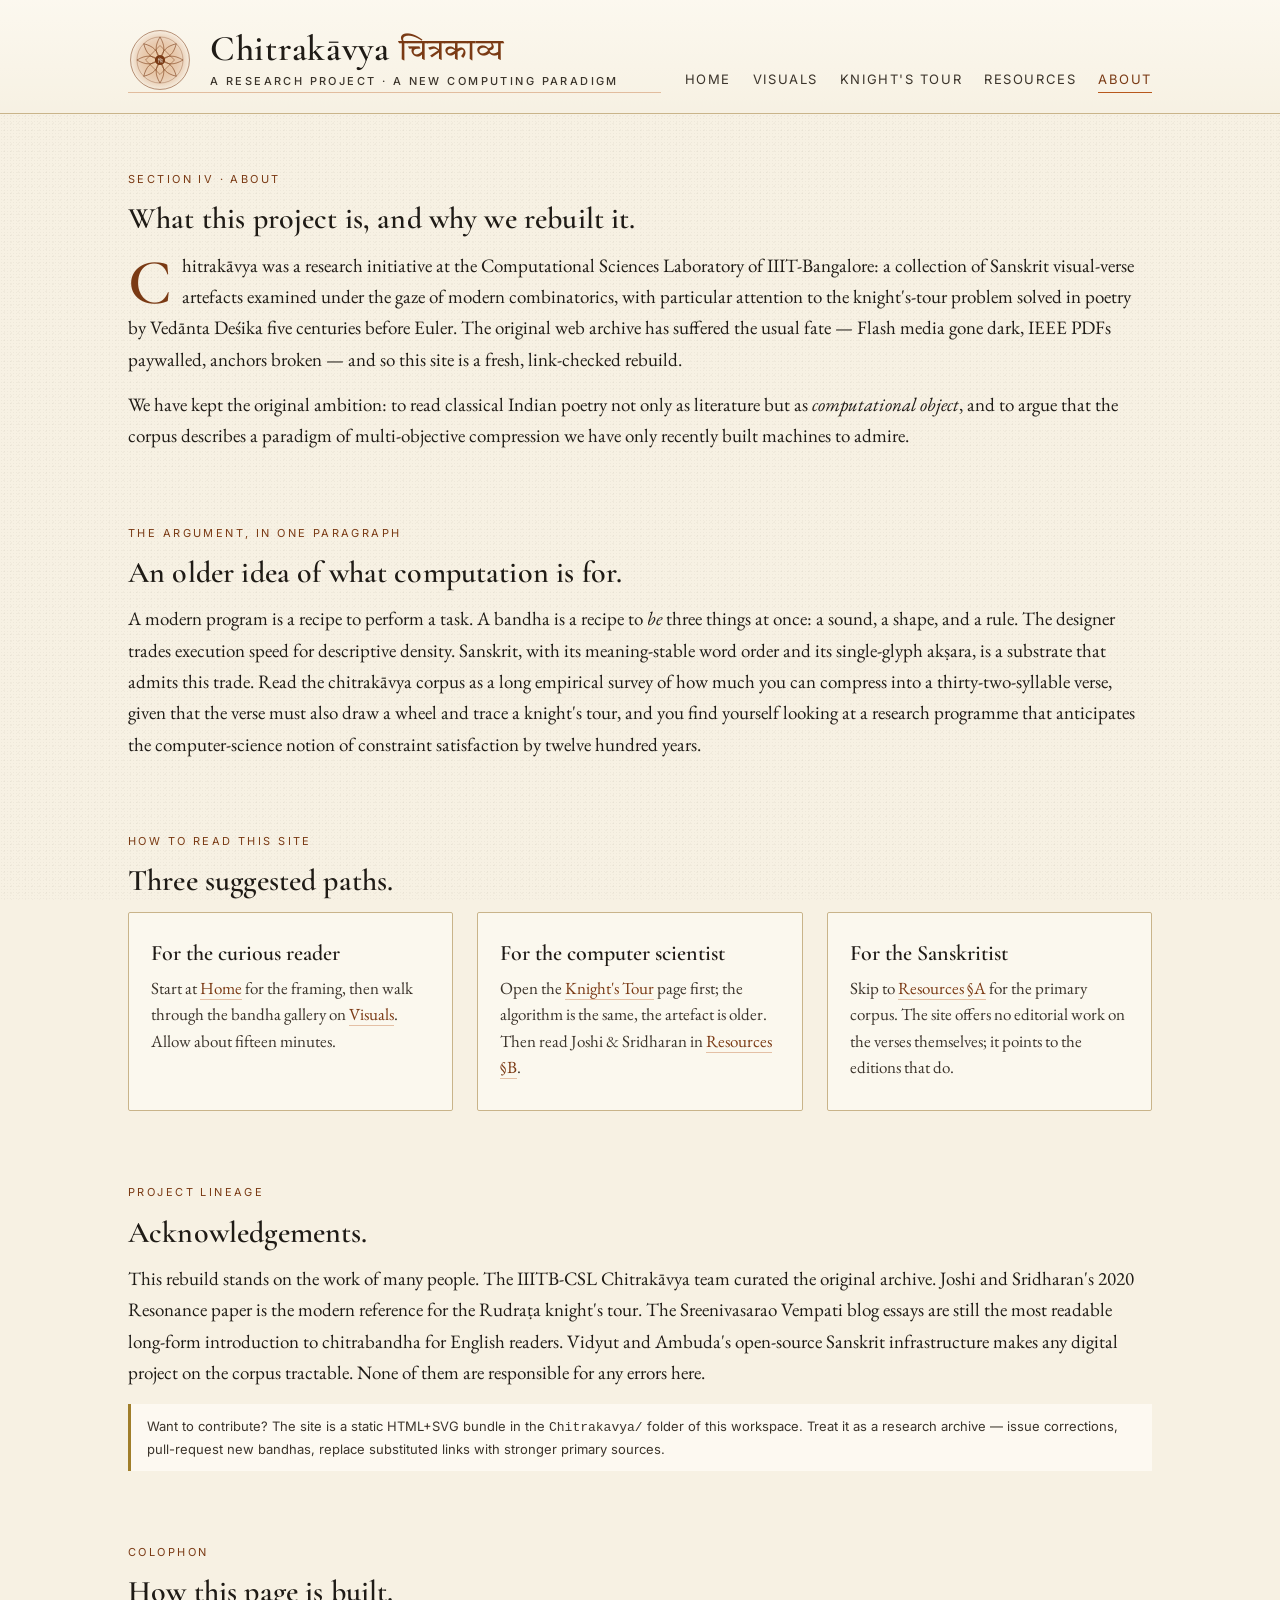
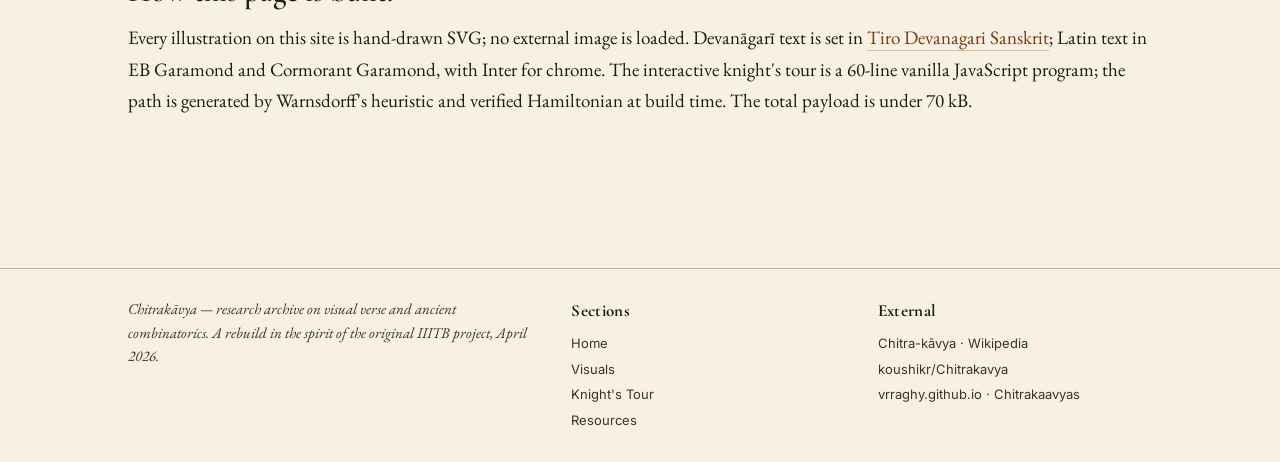
==== about.html @ 6f0e459f "Initial commit: Chitrakavya research archive Static HTML/CSS site exploring Sanskrit visual poetry (" ====
<!DOCTYPE html>
<html lang="en">
<head>
  <meta charset="utf-8" />
  <meta name="viewport" content="width=device-width, initial-scale=1" />
  <title>About · Chitrakāvya</title>
  <meta name="description" content="The argument behind the Chitrakāvya research project — visual verse as a computing paradigm." />
  <link rel="stylesheet" href="assets/styles.css" />
  <link rel="icon" href="assets/seal.svg" type="image/svg+xml" />
</head>
<body>
  <header class="site-head">
    <div class="wrap">
      <a class="brand" href="index.html">
        <img class="seal" src="assets/seal.svg" alt="Chitrakāvya seal" />
        <div>
          <h1>Chitrakāvya <span class="skt">चित्रकाव्य</span></h1>
          <small>A research project · A new computing paradigm</small>
        </div>
      </a>
      <nav class="site-nav" aria-label="Primary">
        <a href="index.html">Home</a>
        <a href="visuals.html">Visuals</a>
        <a href="knights-tour.html">Knight's Tour</a>
        <a href="resources.html">Resources</a>
        <a href="about.html" class="active">About</a>
      </nav>
    </div>
  </header>

  <main class="wrap">

    <section>
      <p class="kicker">Section IV · About</p>
      <h3>What this project is, and why we rebuilt it.</h3>
      <p class="dropcap">
        Chitrakāvya was a research initiative at the Computational Sciences
        Laboratory of IIIT-Bangalore: a collection of Sanskrit visual-verse
        artefacts examined under the gaze of modern combinatorics, with
        particular attention to the knight's-tour problem solved in poetry by
        Vedānta Deśika five centuries before Euler. The original web archive has
        suffered the usual fate — Flash media gone dark, IEEE PDFs paywalled,
        anchors broken — and so this site is a fresh, link-checked rebuild.
      </p>

      <p>
        We have kept the original ambition: to read classical Indian poetry not
        only as literature but as <em>computational object</em>, and to argue
        that the corpus describes a paradigm of multi-objective compression we
        have only recently built machines to admire.
      </p>
    </section>

    <section>
      <p class="kicker">The argument, in one paragraph</p>
      <h3>An older idea of what computation is for.</h3>
      <p>
        A modern program is a recipe to perform a task. A bandha is a recipe to
        <em>be</em> three things at once: a sound, a shape, and a rule. The
        designer trades execution speed for descriptive density. Sanskrit, with
        its meaning-stable word order and its single-glyph akṣara, is a
        substrate that admits this trade. Read the chitrakāvya corpus as a long
        empirical survey of how much you can compress into a thirty-two-syllable
        verse, given that the verse must also draw a wheel and trace a knight's
        tour, and you find yourself looking at a research programme that
        anticipates the computer-science notion of constraint satisfaction by
        twelve hundred years.
      </p>
    </section>

    <section>
      <p class="kicker">How to read this site</p>
      <h3>Three suggested paths.</h3>
      <div class="grid three">
        <article class="card">
          <h4>For the curious reader</h4>
          <p>Start at <a href="index.html">Home</a> for the framing, then walk through the bandha gallery on <a href="visuals.html">Visuals</a>. Allow about fifteen minutes.</p>
        </article>
        <article class="card">
          <h4>For the computer scientist</h4>
          <p>Open the <a href="knights-tour.html">Knight's Tour</a> page first; the algorithm is the same, the artefact is older. Then read Joshi &amp; Sridharan in <a href="resources.html">Resources §B</a>.</p>
        </article>
        <article class="card">
          <h4>For the Sanskritist</h4>
          <p>Skip to <a href="resources.html">Resources §A</a> for the primary corpus. The site offers no editorial work on the verses themselves; it points to the editions that do.</p>
        </article>
      </div>
    </section>

    <section>
      <p class="kicker">Project lineage</p>
      <h3>Acknowledgements.</h3>
      <p>
        This rebuild stands on the work of many people. The IIITB-CSL Chitrakāvya
        team curated the original archive. Joshi and Sridharan's 2020 Resonance
        paper is the modern reference for the Rudraṭa knight's tour. The
        Sreenivasarao Vempati blog essays are still the most readable
        long-form introduction to chitrabandha for English readers. Vidyut and
        Ambuda's open-source Sanskrit infrastructure makes any digital project on
        the corpus tractable. None of them are responsible for any errors here.
      </p>
      <div class="note">
        Want to contribute? The site is a static HTML+SVG bundle in the
        <code>Chitrakavya/</code> folder of this workspace. Treat it as a research
        archive — issue corrections, pull-request new bandhas, replace
        substituted links with stronger primary sources.
      </div>
    </section>

    <section>
      <p class="kicker">Colophon</p>
      <h3>How this page is built.</h3>
      <p>
        Every illustration on this site is hand-drawn SVG; no external image is
        loaded. Devanāgarī text is set in
        <a href="https://fonts.google.com/specimen/Tiro+Devanagari+Sanskrit">Tiro Devanagari Sanskrit</a>;
        Latin text in EB Garamond and Cormorant Garamond, with Inter for
        chrome. The interactive knight's tour is a 60-line vanilla JavaScript
        program; the path is generated by Warnsdorff's heuristic and verified
        Hamiltonian at build time. The total payload is under 70&nbsp;kB.
      </p>
    </section>

  </main>

  <footer class="site-foot">
    <div class="wrap">
      <div class="colophon">
        Chitrakāvya — research archive on visual verse and ancient
        combinatorics. A rebuild in the spirit of the original IIITB project,
        April 2026.
      </div>
      <div>
        <h5>Sections</h5>
        <ul>
          <li><a href="index.html">Home</a></li>
          <li><a href="visuals.html">Visuals</a></li>
          <li><a href="knights-tour.html">Knight's Tour</a></li>
          <li><a href="resources.html">Resources</a></li>
        </ul>
      </div>
      <div>
        <h5>External</h5>
        <ul>
          <li><a href="https://en.wikipedia.org/wiki/Chitra-kavya">Chitra-kāvya · Wikipedia</a></li>
          <li><a href="https://github.com/koushikr/Chitrakavya">koushikr/Chitrakavya</a></li>
          <li><a href="https://vrraghy.github.io/chitrakaavya/">vrraghy.github.io · Chitrakaavyas</a></li>
        </ul>
      </div>
    </div>
  </footer>
</body>
</html>
---- assets/styles.css ----
/* =========================================================
   Chitrakāvya — Research Project (rebuilt landing site)
   A new computing paradigm at the seam of Sanskrit poetics
   and combinatorial mathematics.
   Research-paper aesthetic, single shared stylesheet.
   ========================================================= */

@import url('https://fonts.googleapis.com/css2?family=Cormorant+Garamond:ital,wght@0,400;0,500;0,600;0,700;1,400&family=EB+Garamond:ital,wght@0,400;0,500;0,600;1,400&family=Inter:wght@400;500;600&family=Tiro+Devanagari+Sanskrit:ital@0;1&display=swap');

:root {
  --paper:        #f7f1e3;
  --paper-2:      #efe6d2;
  --ink:          #1f1b16;
  --ink-soft:     #3b342b;
  --rule:         #c9b48a;
  --saffron:      #b8581c;
  --saffron-dk:   #7a3a14;
  --indigo:       #283561;
  --moss:         #4f6b3a;
  --gold:         #a07e2a;
  --max:          1080px;
}

* { box-sizing: border-box; }

html, body {
  margin: 0;
  padding: 0;
  background: var(--paper);
  color: var(--ink);
  font-family: 'EB Garamond', 'Cormorant Garamond', Georgia, serif;
  font-size: 19px;
  line-height: 1.65;
  -webkit-font-smoothing: antialiased;
  text-rendering: optimizeLegibility;
}

/* subtle paper texture */
body::before {
  content: "";
  position: fixed;
  inset: 0;
  pointer-events: none;
  background-image:
    radial-gradient(rgba(40,30,15,0.04) 1px, transparent 1px),
    radial-gradient(rgba(40,30,15,0.03) 1px, transparent 1px);
  background-size: 3px 3px, 7px 7px;
  background-position: 0 0, 1px 1px;
  z-index: 0;
}

main, header, footer, nav { position: relative; z-index: 1; }

/* ---------------- header ---------------- */
.site-head {
  border-bottom: 1px solid var(--rule);
  background:
    linear-gradient(180deg, rgba(255,253,247,0.6), rgba(247,241,227,0.0)),
    var(--paper);
}
.site-head .wrap {
  max-width: var(--max);
  margin: 0 auto;
  padding: 28px 28px 20px;
  display: grid;
  grid-template-columns: 1fr auto;
  align-items: end;
  gap: 24px;
}
.brand {
  display: flex;
  align-items: center;
  gap: 18px;
  text-decoration: none;
  color: var(--ink);
}
.brand .seal { width: 64px; height: 64px; flex: none; }
.brand h1 {
  font-family: 'Cormorant Garamond', serif;
  font-weight: 600;
  font-size: 36px;
  line-height: 1.05;
  letter-spacing: 0.02em;
  margin: 0;
}
.brand .skt {
  font-family: 'Tiro Devanagari Sanskrit', serif;
  font-weight: 400;
  font-size: 30px;
  color: var(--saffron-dk);
  letter-spacing: 0.01em;
}
.brand small {
  display: block;
  font-family: 'Inter', sans-serif;
  font-weight: 500;
  font-size: 11px;
  letter-spacing: 0.22em;
  text-transform: uppercase;
  color: var(--ink-soft);
  margin-top: 4px;
}

.site-nav {
  display: flex;
  gap: 22px;
  align-items: center;
  font-family: 'Inter', sans-serif;
  font-size: 13px;
  letter-spacing: 0.12em;
  text-transform: uppercase;
}
.site-nav a {
  color: var(--ink-soft);
  text-decoration: none;
  border-bottom: 1px solid transparent;
  padding-bottom: 2px;
  transition: color .15s, border-color .15s;
}
.site-nav a:hover, .site-nav a.active {
  color: var(--saffron-dk);
  border-bottom-color: var(--saffron);
}

/* ---------------- hero band ---------------- */
.hero {
  border-bottom: 1px solid var(--rule);
  background:
    radial-gradient(ellipse 80% 60% at 50% 0%, rgba(184,88,28,0.10), transparent 60%),
    var(--paper);
  padding: 56px 0 64px;
}
.hero .wrap {
  max-width: var(--max);
  margin: 0 auto;
  padding: 0 28px;
  display: grid;
  grid-template-columns: 1.15fr 0.85fr;
  gap: 48px;
  align-items: center;
}
.hero h2 {
  font-family: 'Cormorant Garamond', serif;
  font-weight: 500;
  font-size: 48px;
  line-height: 1.08;
  letter-spacing: 0.005em;
  margin: 0 0 16px;
}
.hero h2 em {
  font-style: italic;
  color: var(--saffron-dk);
}
.hero p.lede {
  font-size: 21px;
  line-height: 1.55;
  color: var(--ink-soft);
  margin: 0 0 24px;
  max-width: 56ch;
}
.hero .meta {
  font-family: 'Inter', sans-serif;
  font-size: 11px;
  letter-spacing: 0.22em;
  text-transform: uppercase;
  color: var(--ink-soft);
  margin: 28px 0 0;
}
.hero-art {
  width: 100%;
  height: auto;
  filter: drop-shadow(0 6px 14px rgba(40,30,15,0.08));
}

/* ---------------- general layout ---------------- */
main.wrap {
  max-width: var(--max);
  margin: 0 auto;
  padding: 56px 28px 80px;
}
section { margin-bottom: 72px; }
section h3 {
  font-family: 'Cormorant Garamond', serif;
  font-weight: 600;
  font-size: 30px;
  letter-spacing: 0.005em;
  margin: 0 0 6px;
}
section h3 .skt {
  font-family: 'Tiro Devanagari Sanskrit', serif;
  font-weight: 400;
  font-size: 24px;
  color: var(--saffron-dk);
  margin-left: 10px;
}
section .kicker {
  font-family: 'Inter', sans-serif;
  font-size: 11px;
  letter-spacing: 0.22em;
  text-transform: uppercase;
  color: var(--saffron-dk);
  margin: 0 0 6px;
}
section p { margin: 0 0 14px; }

a {
  color: var(--saffron-dk);
  text-decoration: none;
  border-bottom: 1px solid rgba(184,88,28,0.35);
  transition: border-color .15s;
}
a:hover { border-bottom-color: var(--saffron); }

/* dropcap for first paragraph of an article */
.dropcap::first-letter {
  font-family: 'Cormorant Garamond', serif;
  font-weight: 600;
  font-size: 64px;
  line-height: 0.85;
  float: left;
  padding: 6px 10px 0 0;
  color: var(--saffron-dk);
}

blockquote.skt {
  font-family: 'Tiro Devanagari Sanskrit', serif;
  font-size: 22px;
  line-height: 1.7;
  color: var(--ink);
  border-left: 3px solid var(--saffron);
  margin: 22px 0;
  padding: 6px 18px;
  background: rgba(255,253,247,0.5);
}
blockquote.skt small {
  display: block;
  font-family: 'Inter', sans-serif;
  font-size: 12px;
  font-weight: 500;
  letter-spacing: 0.18em;
  text-transform: uppercase;
  color: var(--ink-soft);
  margin-top: 6px;
}

/* ---------------- card grids ---------------- */
.grid {
  display: grid;
  gap: 24px;
}
.grid.three { grid-template-columns: repeat(3, 1fr); }
.grid.two   { grid-template-columns: repeat(2, 1fr); }
@media (max-width: 820px) {
  .grid.three, .grid.two { grid-template-columns: 1fr; }
  .hero .wrap { grid-template-columns: 1fr; }
  .site-head .wrap { grid-template-columns: 1fr; }
  .site-nav { flex-wrap: wrap; gap: 14px 18px; }
}

.card {
  background: rgba(255,253,247,0.55);
  border: 1px solid var(--rule);
  border-radius: 2px;
  padding: 22px 22px 18px;
  display: flex;
  flex-direction: column;
}
.card .art {
  width: 100%;
  aspect-ratio: 1 / 1;
  margin-bottom: 14px;
  background: var(--paper-2);
  border: 1px solid var(--rule);
  display: grid;
  place-items: center;
  overflow: hidden;
}
.card .art svg { width: 100%; height: 100%; display: block; }
.card h4 {
  font-family: 'Cormorant Garamond', serif;
  font-weight: 600;
  font-size: 22px;
  margin: 0 0 4px;
}
.card h4 .skt {
  font-family: 'Tiro Devanagari Sanskrit', serif;
  font-weight: 400;
  font-size: 18px;
  color: var(--saffron-dk);
  margin-left: 6px;
}
.card .tag {
  font-family: 'Inter', sans-serif;
  font-size: 10px;
  letter-spacing: 0.22em;
  text-transform: uppercase;
  color: var(--ink-soft);
  margin-bottom: 8px;
}
.card p { font-size: 17px; line-height: 1.55; margin: 0 0 12px; color: var(--ink-soft); }
.card .links {
  margin-top: auto;
  font-family: 'Inter', sans-serif;
  font-size: 12px;
  letter-spacing: 0.06em;
  display: flex;
  flex-wrap: wrap;
  gap: 12px;
}
.card .links a { border: none; }
.card .links a::before { content: "› "; color: var(--saffron); }

/* ---------------- index hero links ---------------- */
.entry-grid {
  display: grid;
  grid-template-columns: repeat(4, 1fr);
  gap: 0;
  border-top: 1px solid var(--rule);
  border-bottom: 1px solid var(--rule);
}
@media (max-width: 820px) { .entry-grid { grid-template-columns: 1fr 1fr; } }
@media (max-width: 480px) { .entry-grid { grid-template-columns: 1fr; } }
.entry-grid a {
  display: block;
  padding: 20px 22px;
  border-right: 1px solid var(--rule);
  color: var(--ink);
  text-decoration: none;
  border-bottom: none;
  transition: background .15s;
}
.entry-grid a:last-child { border-right: none; }
.entry-grid a:hover { background: rgba(184,88,28,0.06); }
.entry-grid .num {
  font-family: 'Inter', sans-serif;
  font-size: 11px;
  letter-spacing: 0.22em;
  color: var(--saffron-dk);
}
.entry-grid .ttl {
  display: block;
  font-family: 'Cormorant Garamond', serif;
  font-size: 26px;
  font-weight: 500;
  line-height: 1.1;
  margin: 4px 0 6px;
}
.entry-grid .sub {
  font-family: 'EB Garamond', serif;
  font-style: italic;
  color: var(--ink-soft);
  font-size: 16px;
}

/* ---------------- small utilities ---------------- */
hr.rule {
  border: 0;
  border-top: 1px solid var(--rule);
  margin: 32px 0;
}
.note {
  font-family: 'Inter', sans-serif;
  font-size: 13px;
  color: var(--ink-soft);
  background: rgba(255,253,247,0.7);
  border-left: 3px solid var(--gold);
  padding: 12px 16px;
  margin: 16px 0;
  line-height: 1.55;
}

/* ---------------- footer ---------------- */
footer.site-foot {
  border-top: 1px solid var(--rule);
  background: var(--paper);
}
footer.site-foot .wrap {
  max-width: var(--max);
  margin: 0 auto;
  padding: 28px;
  display: grid;
  grid-template-columns: 1.5fr 1fr 1fr;
  gap: 32px;
  font-family: 'Inter', sans-serif;
  font-size: 13px;
  color: var(--ink-soft);
}
@media (max-width: 820px) { footer.site-foot .wrap { grid-template-columns: 1fr; } }
footer.site-foot h5 {
  font-family: 'Cormorant Garamond', serif;
  font-size: 17px;
  letter-spacing: 0.02em;
  margin: 0 0 8px;
  color: var(--ink);
}
footer.site-foot ul { margin: 0; padding: 0; list-style: none; }
footer.site-foot li { margin-bottom: 4px; }
footer.site-foot a { color: var(--ink-soft); border: none; }
footer.site-foot a:hover { color: var(--saffron-dk); }
footer.site-foot .colophon {
  font-style: italic;
  font-family: 'EB Garamond', serif;
  font-size: 15px;
  line-height: 1.55;
}

/* ---------------- knight-tour interactive ---------------- */
.kt-wrap {
  display: grid;
  grid-template-columns: minmax(0,1fr) 320px;
  gap: 28px;
  align-items: start;
  margin-top: 16px;
}
@media (max-width: 820px) { .kt-wrap { grid-template-columns: 1fr; } }

.kt-board {
  display: grid;
  grid-template-columns: repeat(8, 1fr);
  aspect-ratio: 8 / 4;
  border: 2px solid var(--ink);
  background: var(--paper-2);
  user-select: none;
  font-family: 'Tiro Devanagari Sanskrit', serif;
}
.kt-cell {
  position: relative;
  display: grid;
  place-items: center;
  font-size: 22px;
  border-right: 1px solid var(--rule);
  border-bottom: 1px solid var(--rule);
  background: transparent;
  transition: background .25s;
}
.kt-cell.dark { background: rgba(184,88,28,0.10); }
.kt-cell.visited { background: rgba(40,53,97,0.18); color: var(--indigo); }
.kt-cell.current { background: var(--saffron); color: #fff8ec; }
.kt-cell .num {
  position: absolute;
  top: 3px; left: 5px;
  font-family: 'Inter', sans-serif;
  font-size: 10px;
  color: var(--ink-soft);
  opacity: 0.75;
}

.kt-controls {
  display: flex; flex-direction: column; gap: 14px;
  font-family: 'Inter', sans-serif;
}
.kt-controls h4 {
  font-family: 'Cormorant Garamond', serif;
  font-weight: 600;
  font-size: 22px;
  margin: 0;
}
.kt-controls .btn-row { display: flex; flex-wrap: wrap; gap: 8px; }
.kt-controls button {
  font-family: 'Inter', sans-serif;
  font-size: 12px;
  letter-spacing: 0.12em;
  text-transform: uppercase;
  background: var(--ink);
  color: var(--paper);
  border: 1px solid var(--ink);
  padding: 8px 14px;
  cursor: pointer;
  border-radius: 2px;
  transition: background .12s;
}
.kt-controls button.alt {
  background: transparent;
  color: var(--ink);
}
.kt-controls button:hover { background: var(--saffron-dk); border-color: var(--saffron-dk); color: var(--paper); }
.kt-controls .verses {
  border: 1px solid var(--rule);
  padding: 14px;
  background: rgba(255,253,247,0.7);
  font-family: 'Tiro Devanagari Sanskrit', serif;
  font-size: 17px;
  line-height: 1.7;
  color: var(--ink);
}
.kt-controls .verses small {
  display: block;
  font-family: 'Inter', sans-serif;
  font-size: 11px;
  letter-spacing: 0.18em;
  text-transform: uppercase;
  color: var(--ink-soft);
  margin: 0 0 6px;
}

/* ---------------- sarvatobhadra grid ---------------- */
.stb-grid {
  display: grid;
  grid-template-columns: repeat(8, 1fr);
  max-width: 480px;
  margin: 14px 0;
  border: 2px solid var(--ink);
  font-family: 'Tiro Devanagari Sanskrit', serif;
}
.stb-grid div {
  aspect-ratio: 1;
  display: grid; place-items: center;
  border-right: 1px solid var(--rule);
  border-bottom: 1px solid var(--rule);
  font-size: 18px;
  background: var(--paper-2);
}
.stb-grid div.hot { background: rgba(184,88,28,0.20); color: var(--saffron-dk); }

/* ---------------- references / resources ---------------- */
ol.refs, ul.refs {
  padding-left: 22px;
  margin: 8px 0 0;
}
ol.refs li, ul.refs li {
  margin-bottom: 10px;
  line-height: 1.55;
}

/* ---------------- knuth pair (English chitrakavya) ---------------- */
.knuth-pair {
  display: grid;
  grid-template-columns: 1fr 1fr;
  gap: 22px;
  margin: 18px 0;
}
@media (max-width: 820px) { .knuth-pair { grid-template-columns: 1fr; } }
.knuth-pair > div { min-width: 0; }
.knuth-label {
  font-family: 'Inter', sans-serif;
  font-size: 11px;
  letter-spacing: 0.18em;
  text-transform: uppercase;
  color: var(--saffron-dk);
  margin-bottom: 6px;
}
.knuth-grid {
  display: grid;
  grid-template-columns: repeat(8, 1fr);
  border: 2px solid var(--ink);
  background: var(--paper-2);
  font-family: 'EB Garamond', serif;
}
.knuth-grid > div {
  position: relative;
  aspect-ratio: 1.6 / 1;
  padding: 4px 2px;
  display: grid; place-items: center;
  font-size: 13px;
  border-right: 1px solid var(--rule);
  border-bottom: 1px solid var(--rule);
  text-align: center;
  line-height: 1.05;
  word-break: break-word;
  background: transparent;
  transition: background .25s;
}
.knuth-grid > div .num {
  position: absolute; top: 1px; left: 3px;
  font-family: 'Inter', sans-serif;
  font-size: 8px;
  color: var(--ink-soft);
  opacity: 0.55;
}
.knuth-grid > div.dark { background: rgba(184,88,28,0.08); }
.knuth-grid > div.visited { background: rgba(40,53,97,0.18); color: var(--indigo); }
.knuth-grid > div.current { background: var(--saffron); color: #fff8ec; }
.knuth-grid > div.match { background: rgba(79,107,58,0.22); color: var(--moss); font-weight: 600; }
.knuth-grid > div.jumping {
  animation: knightJump 220ms ease-out;
  z-index: 2;
}
@keyframes knightJump {
  0%   { transform: scale(1.00); box-shadow: 0 0 0 0 rgba(184,88,28,0.55); }
  35%  { transform: scale(1.18); box-shadow: 0 0 0 10px rgba(184,88,28,0.00); }
  100% { transform: scale(1.00); }
}

.knuth-controls {
  display: flex; flex-wrap: wrap; gap: 8px;
  align-items: center;
  font-family: 'Inter', sans-serif;
  margin-top: 10px;
}
.knuth-controls button {
  font-family: 'Inter', sans-serif;
  font-size: 12px;
  letter-spacing: 0.12em;
  text-transform: uppercase;
  background: var(--ink);
  color: var(--paper);
  border: 1px solid var(--ink);
  padding: 7px 12px;
  cursor: pointer;
  border-radius: 2px;
}
.knuth-controls button.alt {
  background: transparent; color: var(--ink);
}
.knuth-controls button:hover {
  background: var(--saffron-dk); border-color: var(--saffron-dk); color: var(--paper);
}
.knuth-controls .move {
  font-size: 12px; color: var(--ink-soft); margin-left: 6px;
}
.knuth-controls audio { height: 32px; }

.knuth-verse {
  background: rgba(255,253,247,0.7);
  border: 1px solid var(--rule);
  padding: 12px 14px;
  margin-top: 10px;
  font-family: 'EB Garamond', serif;
  font-size: 16px;
  line-height: 1.55;
}
.knuth-verse small {
  display: block;
  font-family: 'Inter', sans-serif;
  font-size: 11px; letter-spacing: 0.16em; text-transform: uppercase;
  color: var(--ink-soft); margin-bottom: 4px;
}

/* tiny helpers */
.row { display: flex; flex-wrap: wrap; gap: 14px; }
.pill {
  display: inline-block;
  font-family: 'Inter', sans-serif;
  font-size: 11px;
  letter-spacing: 0.16em;
  text-transform: uppercase;
  background: rgba(40,53,97,0.10);
  color: var(--indigo);
  padding: 3px 9px;
  border-radius: 2px;
}
.pill.saff { background: rgba(184,88,28,0.14); color: var(--saffron-dk); }
.pill.moss { background: rgba(79,107,58,0.15); color: var(--moss); }
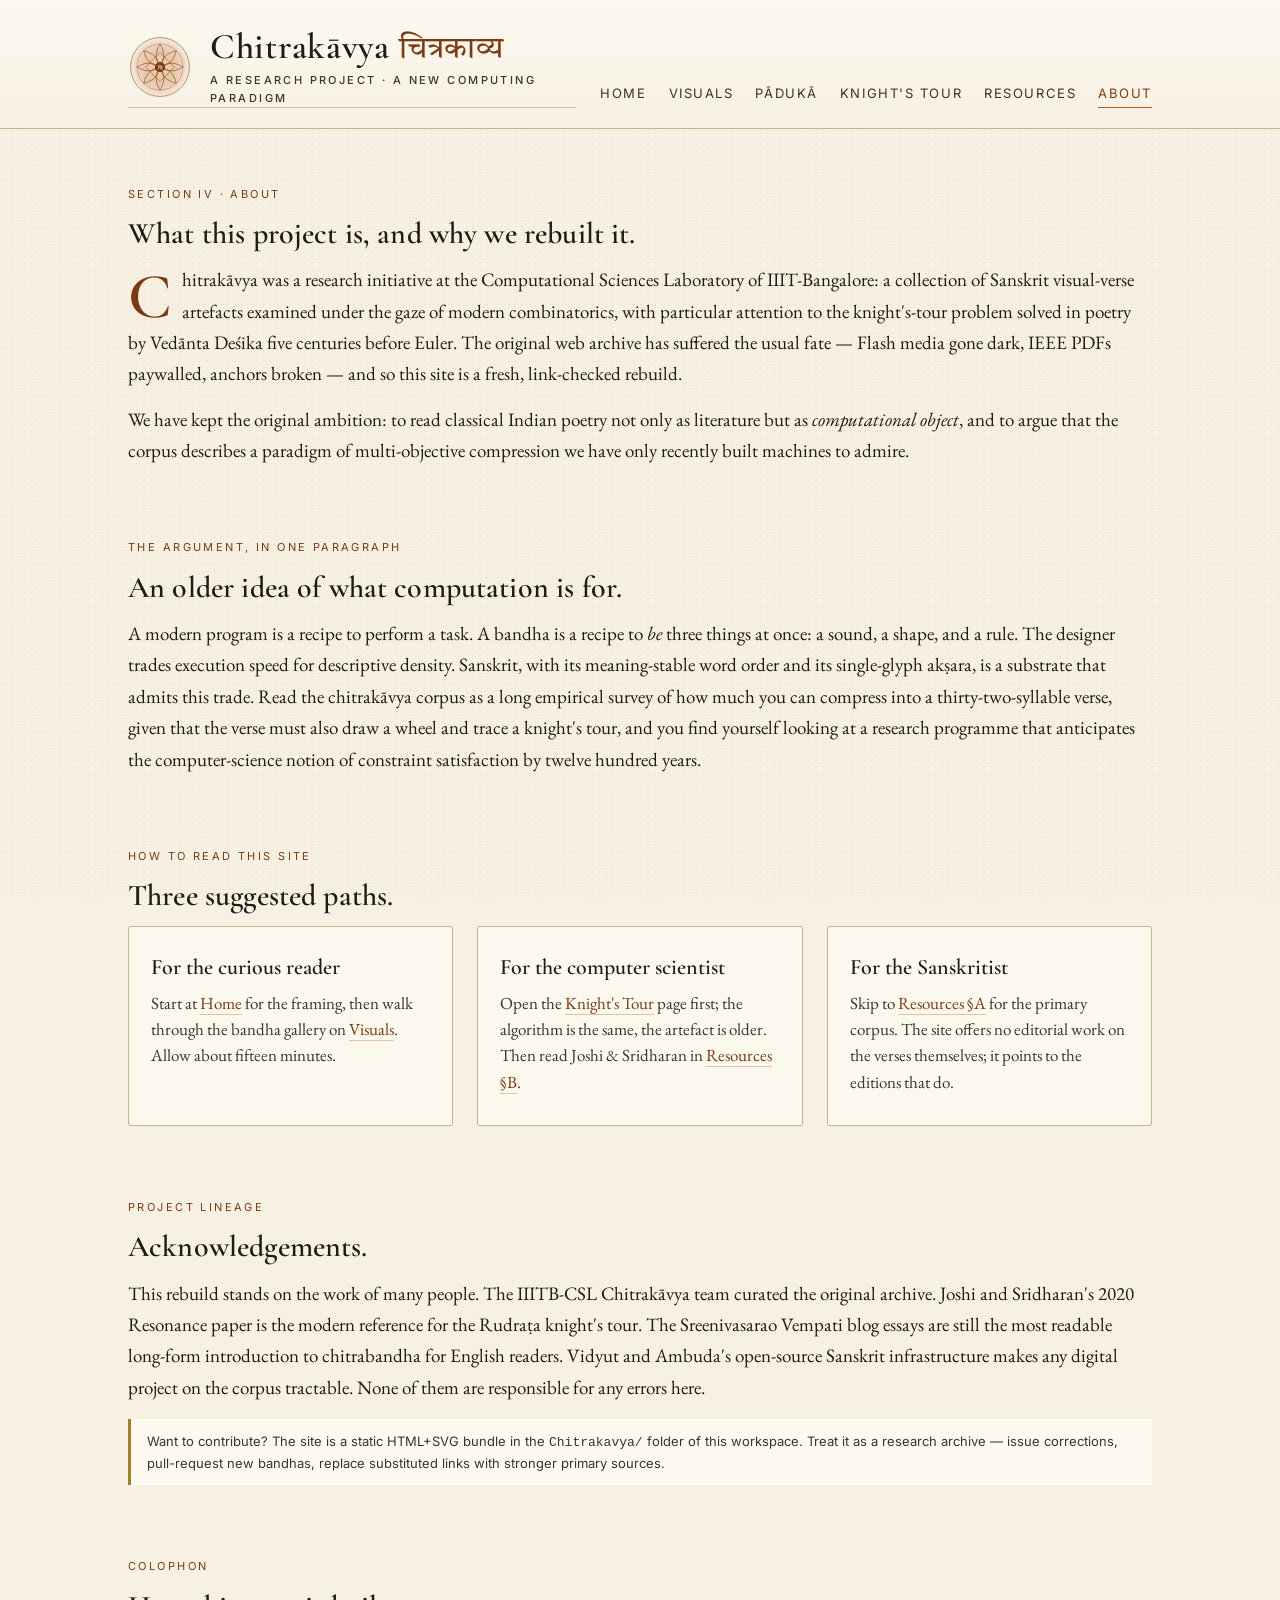
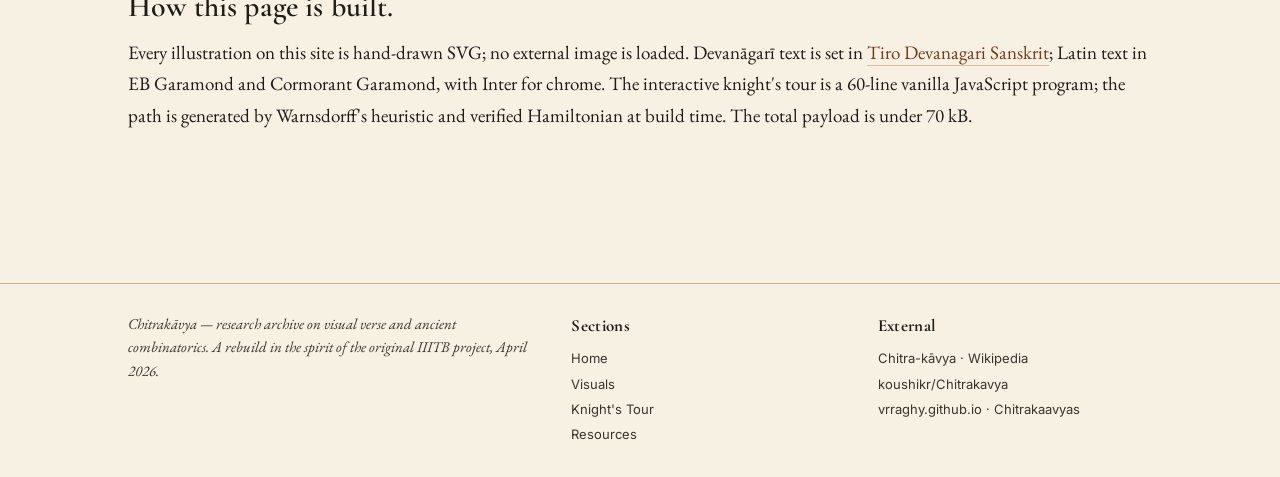
==== commit ed53085f: "Add Pādukā page and update navigation - New paduka.html: Pādukāsahasra and Haravijaya knight's tour " ====
--- a/about.html
+++ b/about.html
@@ -21,6 +21,7 @@
       <nav class="site-nav" aria-label="Primary">
         <a href="index.html">Home</a>
         <a href="visuals.html">Visuals</a>
+        <a href="paduka.html">Pādukā</a>
         <a href="knights-tour.html">Knight's Tour</a>
         <a href="resources.html">Resources</a>
         <a href="about.html" class="active">About</a>
